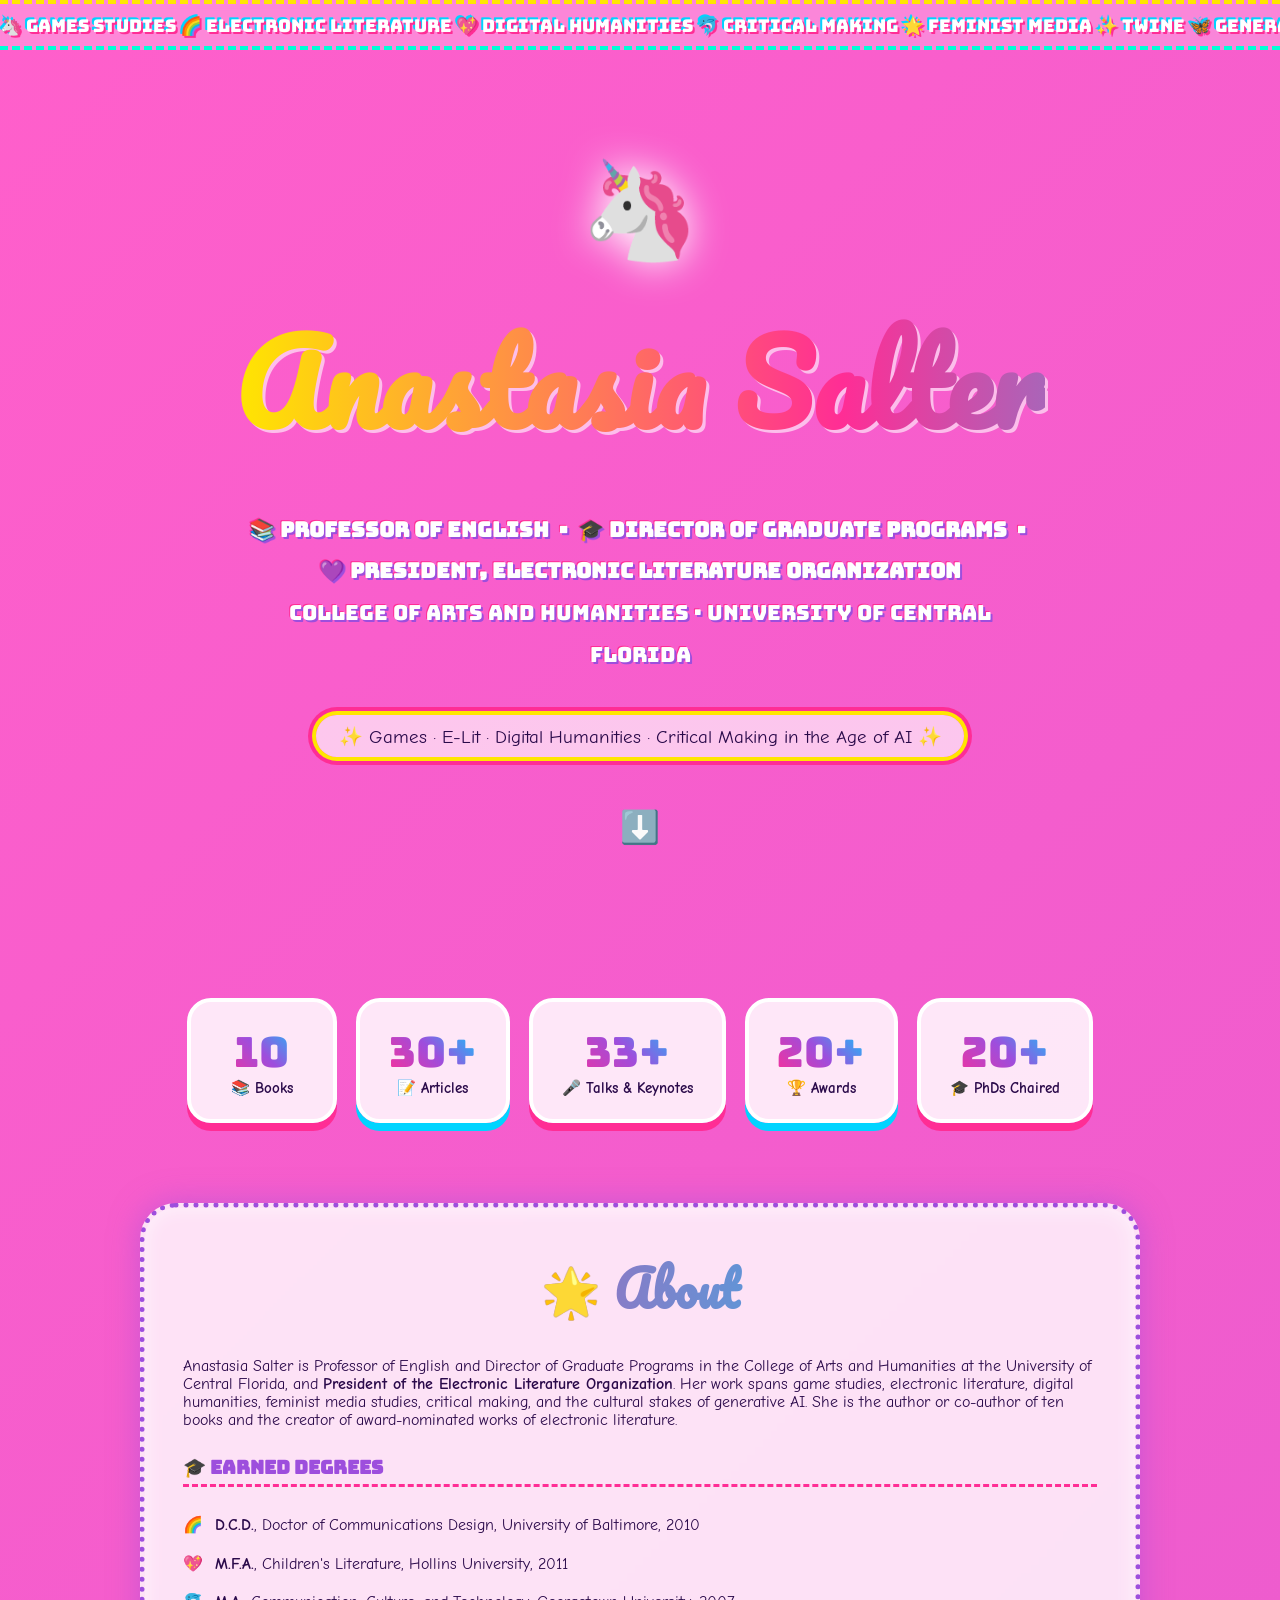
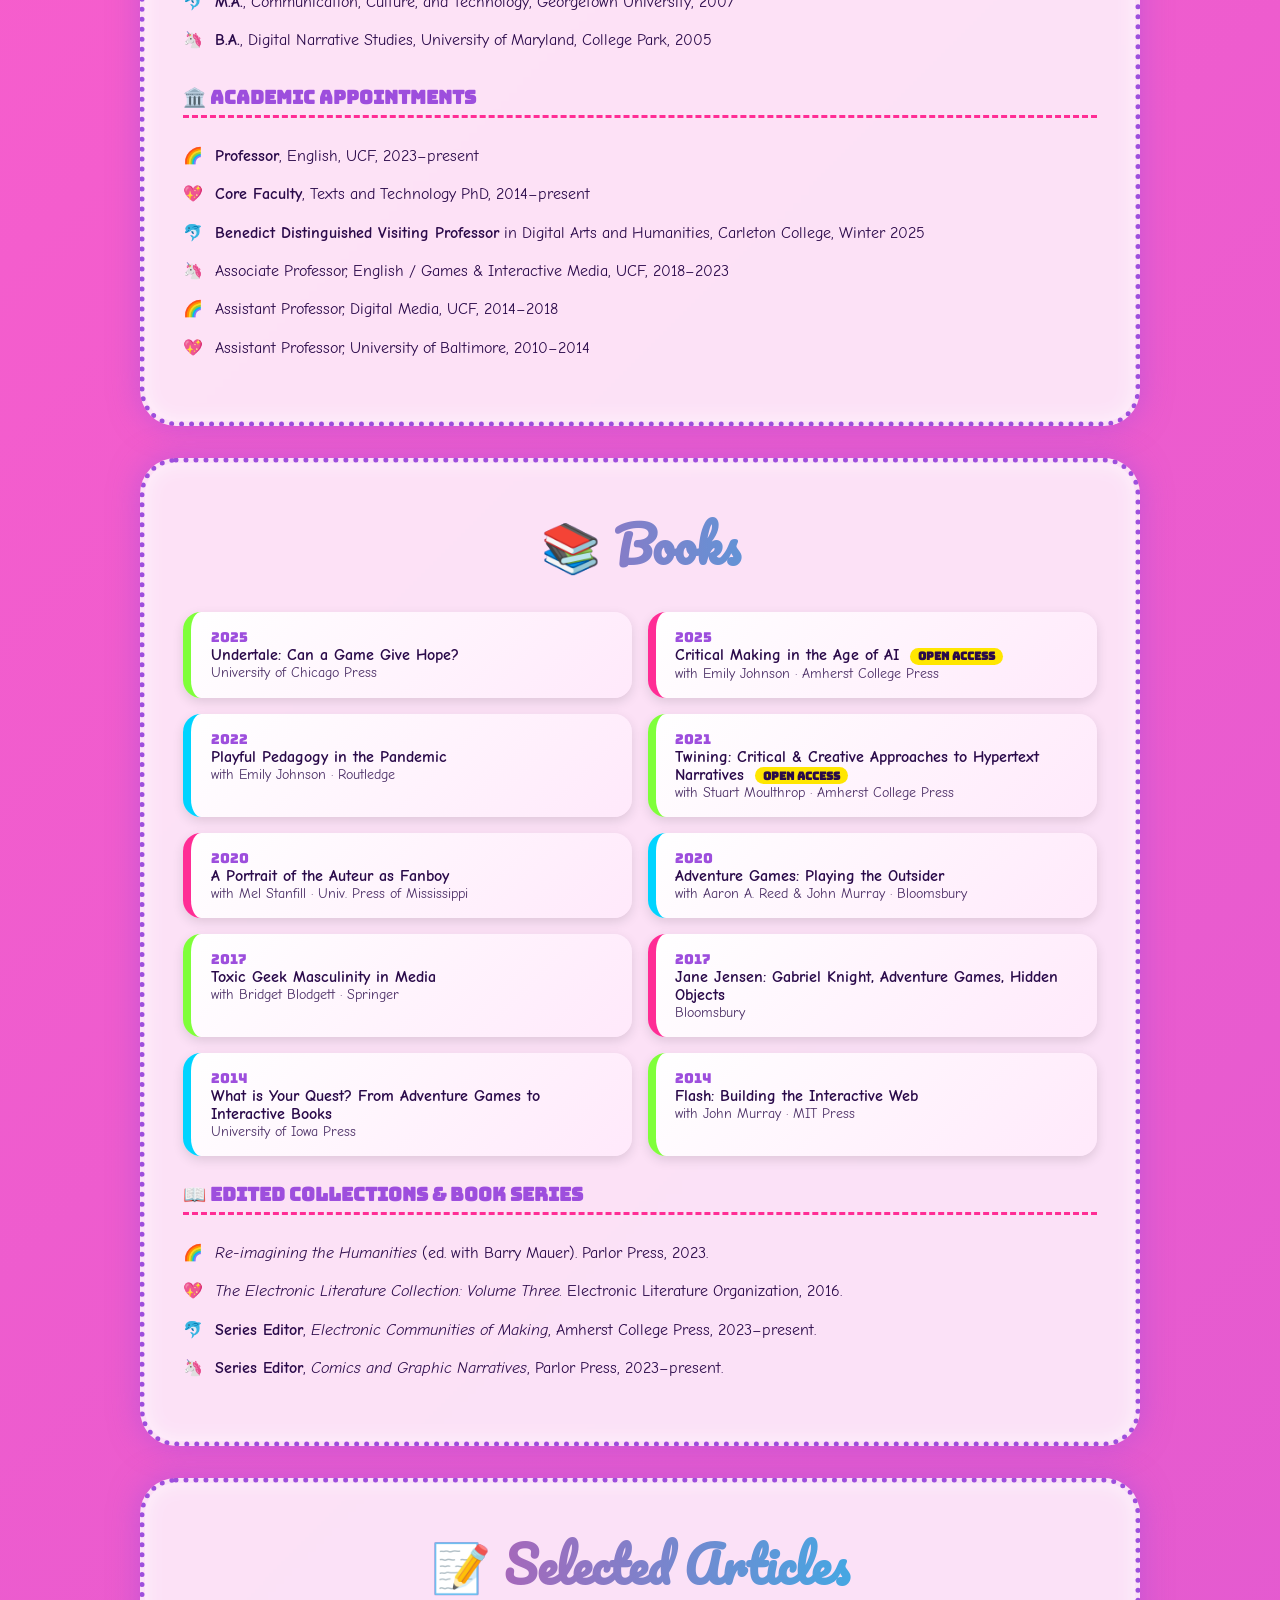
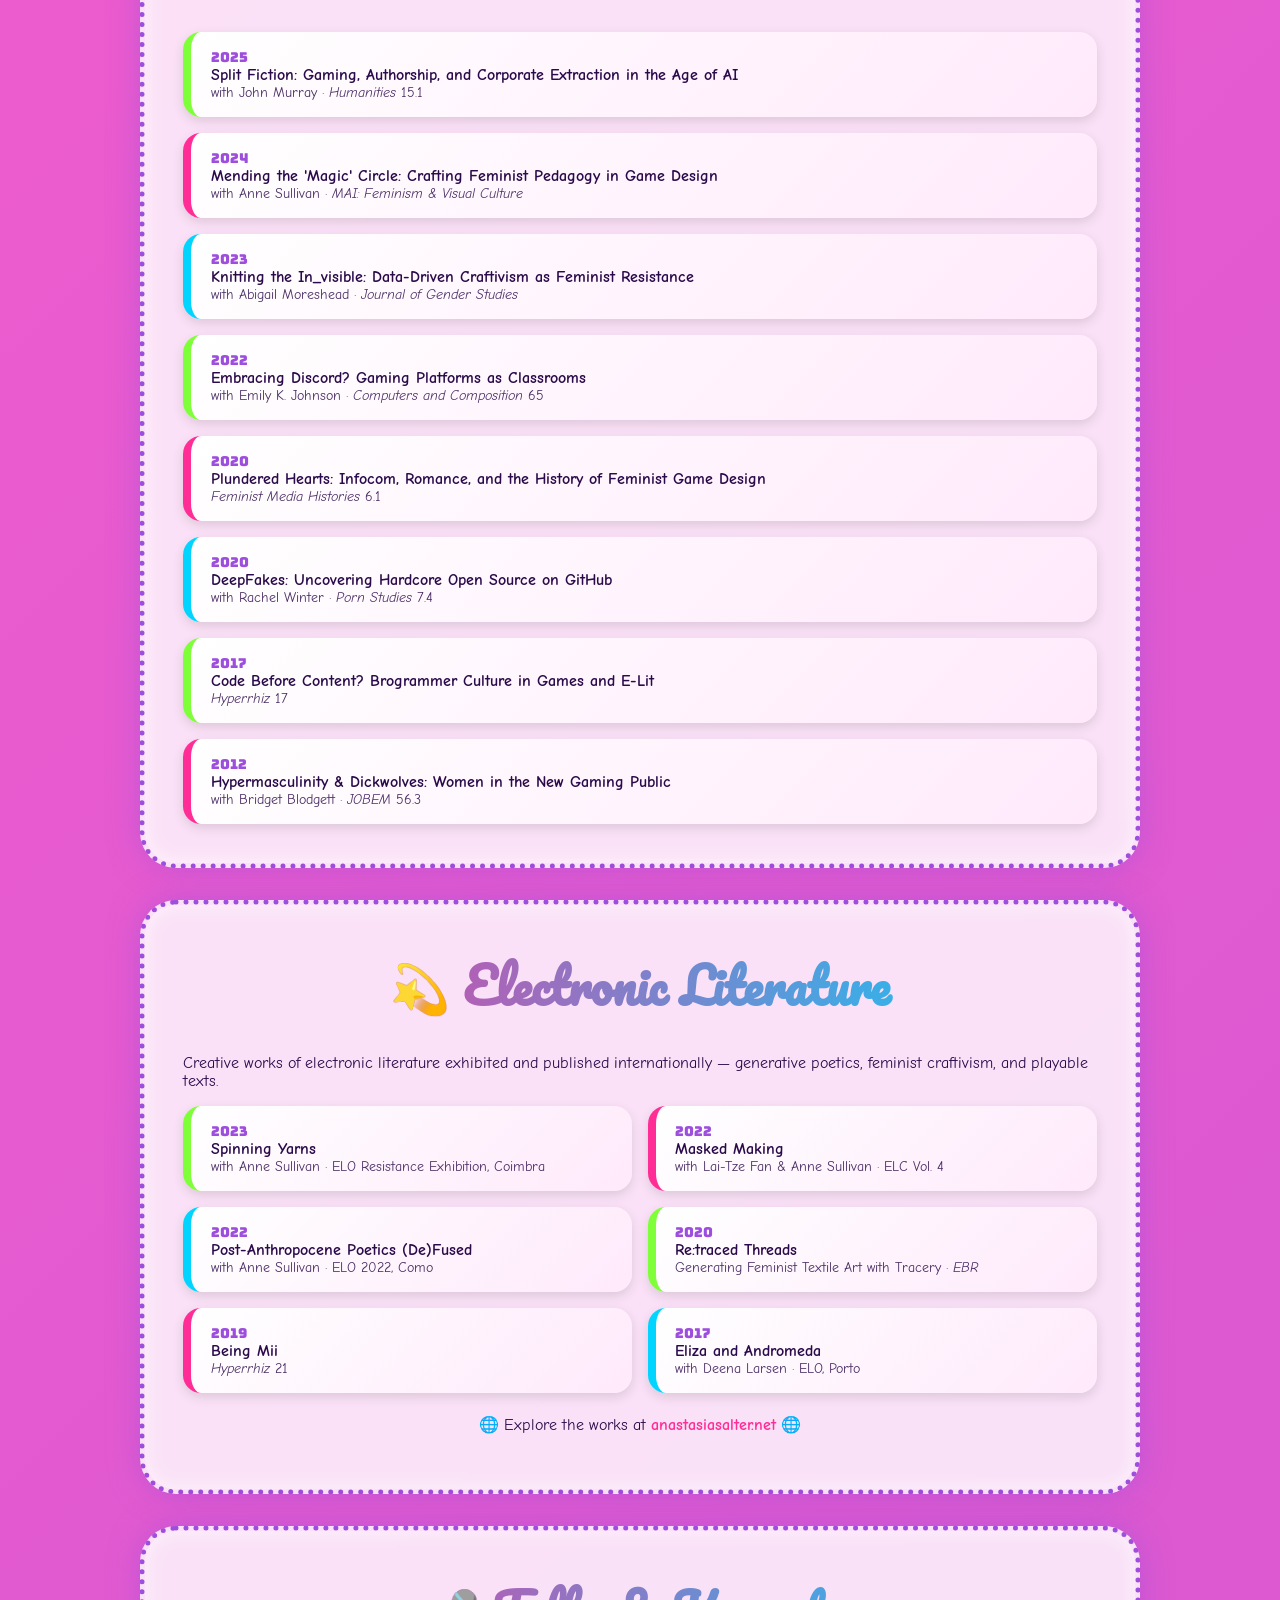
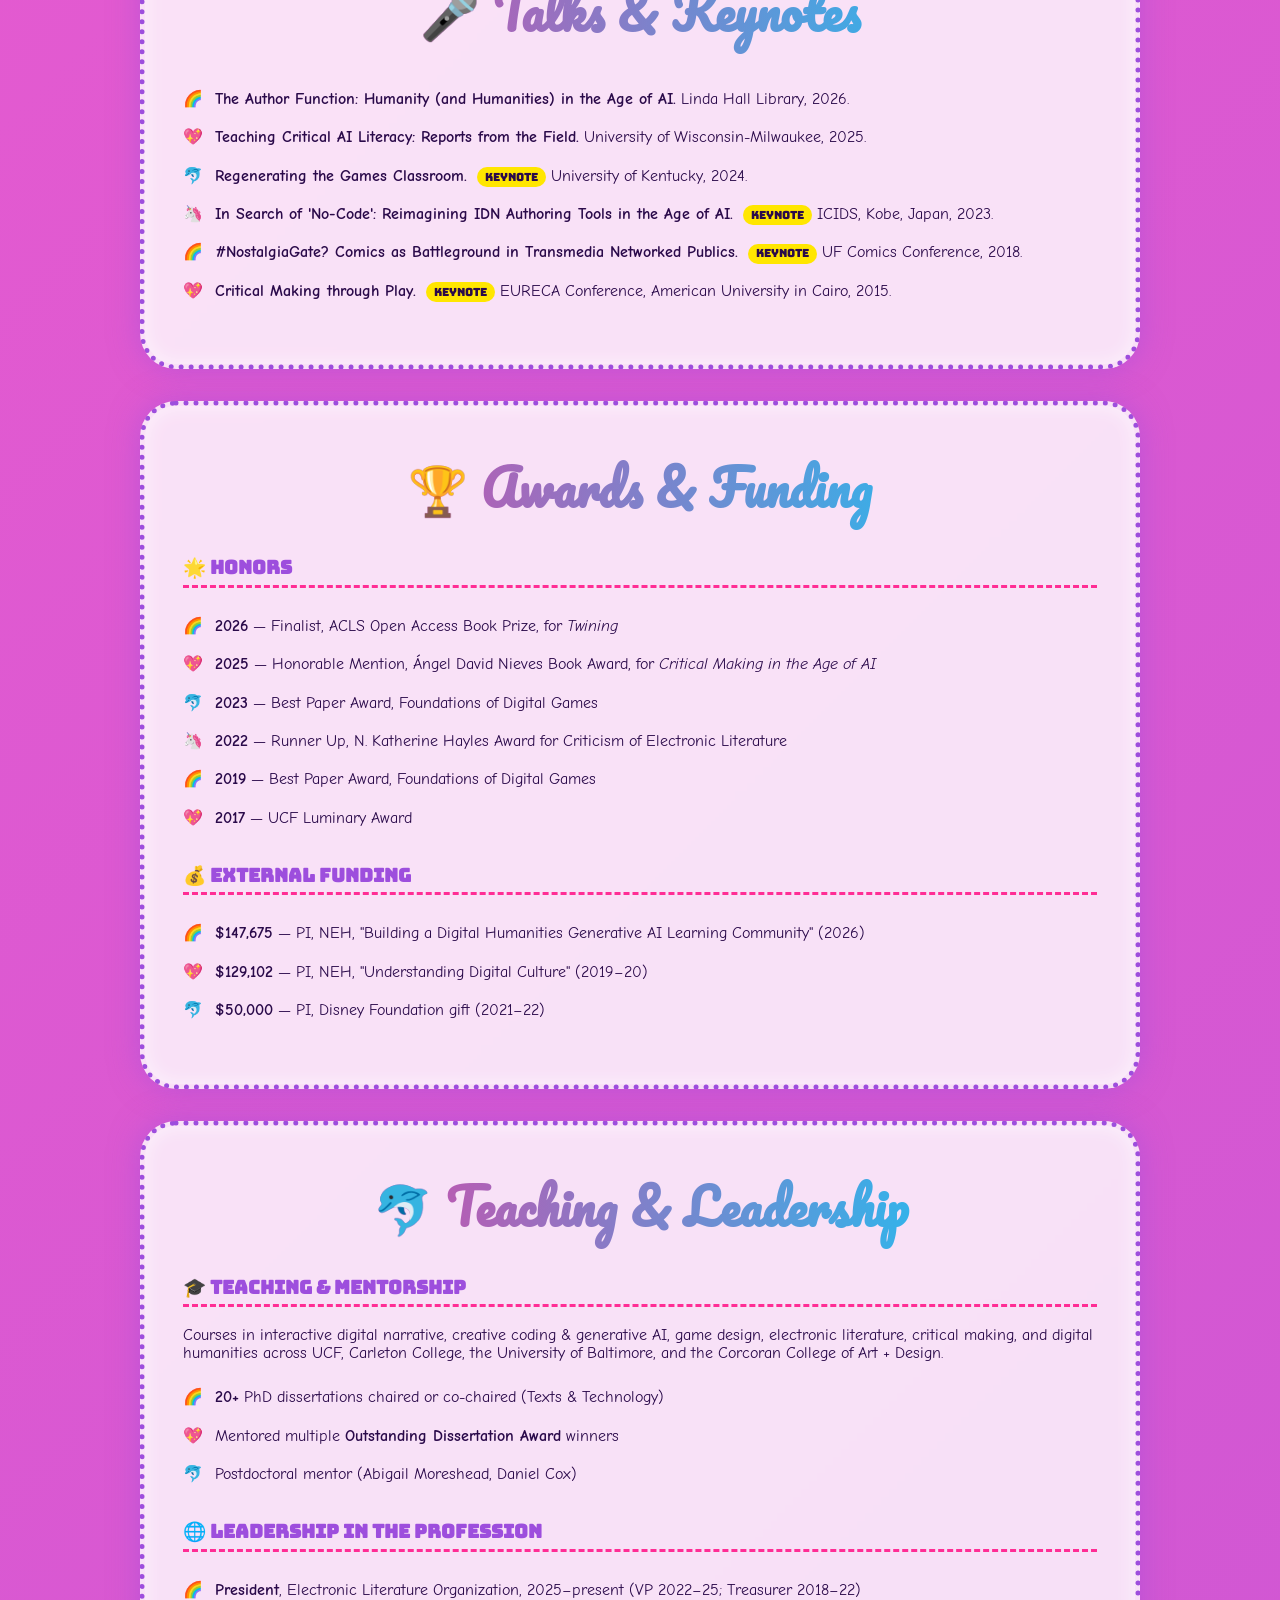
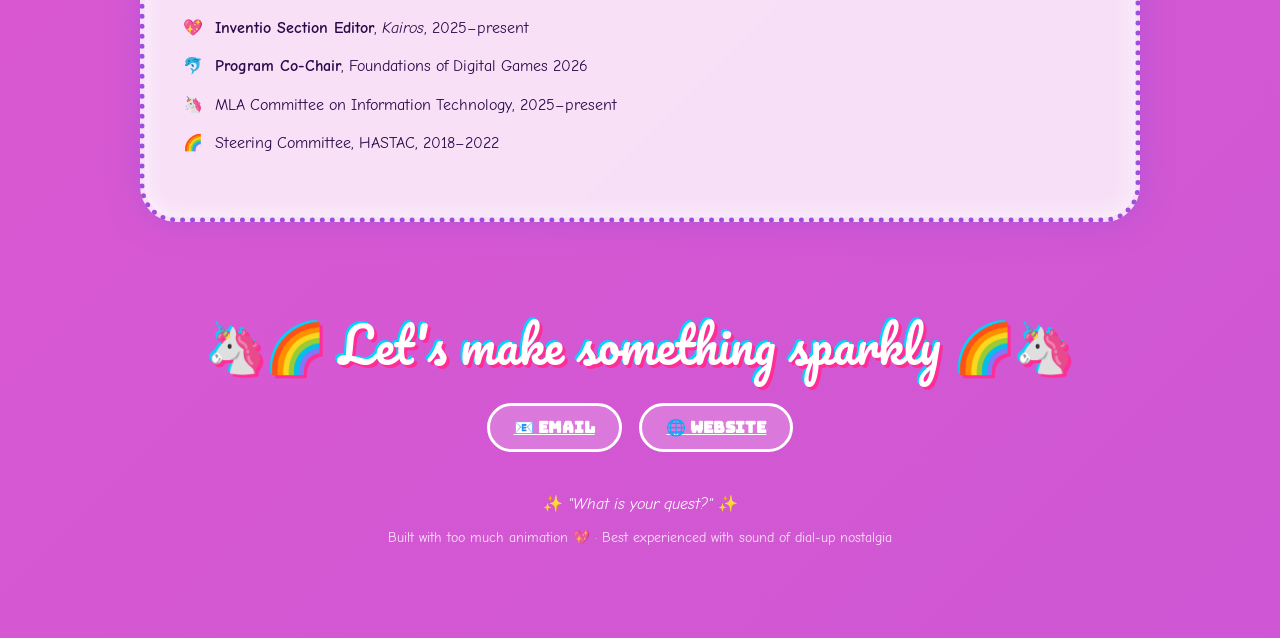
==== index.html @ e40e93c6 "Add Lisa Frank-themed animated portfolio site from CV Convert Anastasia Salter's CV into a markdown-" ====
<!DOCTYPE html>
<html lang="en">
<head>
<meta charset="UTF-8" />
<meta name="viewport" content="width=device-width, initial-scale=1.0" />
<title>🌈✨ Anastasia Salter — Portfolio ✨🌈</title>
<meta name="description" content="Anastasia Salter — Professor of English, Director of Graduate Programs, President of the Electronic Literature Organization. Games, electronic literature, digital humanities, and critical making in the age of AI." />
<link rel="preconnect" href="https://fonts.googleapis.com" />
<link rel="preconnect" href="https://fonts.gstatic.com" crossorigin />
<link href="https://fonts.googleapis.com/css2?family=Bungee&family=Comic+Neue:wght@400;700&family=Pacifico&display=swap" rel="stylesheet" />
<link rel="icon" href="data:image/svg+xml,%3Csvg xmlns='http://www.w3.org/2000/svg' width='32' height='32'%3E%3Ctext y='26' font-size='26'%3E%F0%9F%A6%84%3C/text%3E%3C/svg%3E" />
<link rel="stylesheet" href="assets/styles.css" />
</head>
<body>

<div id="emoji-sky" aria-hidden="true"></div>

<!-- ===== Rainbow marquee ===== -->
<div class="marquee" aria-hidden="true">
  <span>🦄 GAMES STUDIES 🌈 ELECTRONIC LITERATURE 💖 DIGITAL HUMANITIES 🐬 CRITICAL MAKING 🌟 FEMINIST MEDIA ✨ TWINE 🦋 GENERATIVE AI 🍭 &nbsp; 🦄 GAMES STUDIES 🌈 ELECTRONIC LITERATURE 💖 DIGITAL HUMANITIES 🐬 CRITICAL MAKING 🌟 FEMINIST MEDIA ✨ TWINE 🦋 GENERATIVE AI 🍭 &nbsp;</span>
</div>

<!-- ===== HERO ===== -->
<header class="hero">
  <div class="hero-unicorn" aria-hidden="true">🦄</div>
  <h1>Anastasia Salter</h1>
  <p class="titles">
    <b>📚 Professor of English</b> &nbsp;•&nbsp;
    <b>🎓 Director of Graduate Programs</b> &nbsp;•&nbsp;
    <b>💜 President, Electronic Literature Organization</b><br />
    College of Arts and Humanities · University of Central Florida
  </p>
  <p class="tagline">✨ Games · E-Lit · Digital Humanities · Critical Making in the Age of AI ✨</p>
  <div class="scroll-hint" aria-hidden="true">⬇️</div>
</header>

<!-- ===== STATS ===== -->
<section class="stats" aria-label="By the numbers">
  <div class="stat"><div class="num" data-count="10">0</div><div class="label">📚 Books</div></div>
  <div class="stat"><div class="num" data-count="30" data-suffix="+">0</div><div class="label">📝 Articles</div></div>
  <div class="stat"><div class="num" data-count="40" data-suffix="+">0</div><div class="label">🎤 Talks & Keynotes</div></div>
  <div class="stat"><div class="num" data-count="20" data-suffix="+">0</div><div class="label">🏆 Awards</div></div>
  <div class="stat"><div class="num" data-count="20" data-suffix="+">0</div><div class="label">🎓 PhDs Chaired</div></div>
</section>

<!-- ===== ABOUT ===== -->
<section class="content reveal" id="about">
  <h2 class="section-title"><span class="ico">🌟</span> About</h2>
  <p>
    Anastasia Salter is Professor of English and Director of Graduate Programs in the College of
    Arts and Humanities at the University of Central Florida, and <strong>President of the
    Electronic Literature Organization</strong>. Her work spans game studies, electronic literature,
    digital humanities, feminist media studies, critical making, and the cultural stakes of
    generative AI. She is the author or co-author of ten books and the creator of award-nominated
    works of electronic literature.
  </p>

  <h3 class="sub">🎓 Earned Degrees</h3>
  <ul class="sparkle-list">
    <li><strong>D.C.D.</strong>, Doctor of Communications Design, University of Baltimore, 2010</li>
    <li><strong>M.F.A.</strong>, Children's Literature, Hollins University, 2011</li>
    <li><strong>M.A.</strong>, Communication, Culture, and Technology, Georgetown University, 2007</li>
    <li><strong>B.A.</strong>, Digital Narrative Studies, University of Maryland, College Park, 2005</li>
  </ul>

  <h3 class="sub">🏛️ Academic Appointments</h3>
  <ul class="sparkle-list">
    <li><strong>Professor</strong>, English, UCF, 2023–present</li>
    <li><strong>Core Faculty</strong>, Texts and Technology PhD, 2014–present</li>
    <li><strong>Benedict Distinguished Visiting Professor</strong> in Digital Arts and Humanities, Carleton College, Winter 2025</li>
    <li>Associate Professor, English / Games & Interactive Media, UCF, 2018–2023</li>
    <li>Assistant Professor, Digital Media, UCF, 2014–2018</li>
    <li>Assistant Professor, University of Baltimore, 2010–2014</li>
  </ul>
</section>

<!-- ===== BOOKS ===== -->
<section class="content reveal" id="books">
  <h2 class="section-title"><span class="ico">📚</span> Books</h2>
  <div class="cards two">
    <div class="card"><div class="yr">2025</div><div class="ttl">Undertale: Can a Game Give Hope?</div><div class="meta">University of Chicago Press</div></div>
    <div class="card"><div class="yr">2025</div><div class="ttl">Critical Making in the Age of AI <span class="badge">OPEN ACCESS</span></div><div class="meta">with Emily Johnson · Amherst College Press</div></div>
    <div class="card"><div class="yr">2022</div><div class="ttl">Playful Pedagogy in the Pandemic</div><div class="meta">with Emily Johnson · Routledge</div></div>
    <div class="card"><div class="yr">2021</div><div class="ttl">Twining: Critical & Creative Approaches to Hypertext Narratives <span class="badge">OPEN ACCESS</span></div><div class="meta">with Stuart Moulthrop · Amherst College Press</div></div>
    <div class="card"><div class="yr">2020</div><div class="ttl">A Portrait of the Auteur as Fanboy</div><div class="meta">with Mel Stanfill · Univ. Press of Mississippi</div></div>
    <div class="card"><div class="yr">2020</div><div class="ttl">Adventure Games: Playing the Outsider</div><div class="meta">with Aaron A. Reed & John Murray · Bloomsbury</div></div>
    <div class="card"><div class="yr">2017</div><div class="ttl">Toxic Geek Masculinity in Media</div><div class="meta">with Bridget Blodgett · Springer</div></div>
    <div class="card"><div class="yr">2017</div><div class="ttl">Jane Jensen: Gabriel Knight, Adventure Games, Hidden Objects</div><div class="meta">Bloomsbury</div></div>
    <div class="card"><div class="yr">2014</div><div class="ttl">What is Your Quest? From Adventure Games to Interactive Books</div><div class="meta">University of Iowa Press</div></div>
    <div class="card"><div class="yr">2014</div><div class="ttl">Flash: Building the Interactive Web</div><div class="meta">with John Murray · MIT Press</div></div>
  </div>

  <h3 class="sub">📖 Edited Collections & Book Series</h3>
  <ul class="sparkle-list">
    <li><em>Re-imagining the Humanities</em> (ed. with Barry Mauer). Parlor Press, 2023.</li>
    <li><em>The Electronic Literature Collection: Volume Three.</em> Electronic Literature Organization, 2016.</li>
    <li><strong>Series Editor</strong>, <em>Electronic Communities of Making</em>, Amherst College Press, 2023–present.</li>
    <li><strong>Series Editor</strong>, <em>Comics and Graphic Narratives</em>, Parlor Press, 2023–present.</li>
  </ul>
</section>

<!-- ===== ARTICLES ===== -->
<section class="content reveal" id="articles">
  <h2 class="section-title"><span class="ico">📝</span> Selected Articles</h2>
  <div class="cards">
    <div class="card"><div class="yr">2025</div><div class="ttl">Split Fiction: Gaming, Authorship, and Corporate Extraction in the Age of AI</div><div class="meta">with John Murray · <em>Humanities</em> 15.1</div></div>
    <div class="card"><div class="yr">2024</div><div class="ttl">Mending the 'Magic' Circle: Crafting Feminist Pedagogy in Game Design</div><div class="meta">with Anne Sullivan · <em>MAI: Feminism & Visual Culture</em></div></div>
    <div class="card"><div class="yr">2023</div><div class="ttl">Knitting the In_visible: Data-Driven Craftivism as Feminist Resistance</div><div class="meta">with Abigail Moreshead · <em>Journal of Gender Studies</em></div></div>
    <div class="card"><div class="yr">2022</div><div class="ttl">Embracing Discord? Gaming Platforms as Classrooms</div><div class="meta">with Emily K. Johnson · <em>Computers and Composition</em> 65</div></div>
    <div class="card"><div class="yr">2020</div><div class="ttl">Plundered Hearts: Infocom, Romance, and the History of Feminist Game Design</div><div class="meta"><em>Feminist Media Histories</em> 6.1</div></div>
    <div class="card"><div class="yr">2020</div><div class="ttl">DeepFakes: Uncovering Hardcore Open Source on GitHub</div><div class="meta">with Rachel Winter · <em>Porn Studies</em> 7.4</div></div>
    <div class="card"><div class="yr">2017</div><div class="ttl">Code Before Content? Brogrammer Culture in Games and E-Lit</div><div class="meta"><em>Hyperrhiz</em> 17</div></div>
    <div class="card"><div class="yr">2012</div><div class="ttl">Hypermasculinity & Dickwolves: Women in the New Gaming Public</div><div class="meta">with Bridget Blodgett · <em>JOBEM</em> 56.3</div></div>
  </div>
</section>

<!-- ===== E-LIT ===== -->
<section class="content reveal" id="elit">
  <h2 class="section-title"><span class="ico">💫</span> Electronic Literature</h2>
  <p>Creative works of electronic literature exhibited and published internationally — generative poetics, feminist craftivism, and playable texts.</p>
  <div class="cards two">
    <div class="card"><div class="yr">2023</div><div class="ttl">Spinning Yarns</div><div class="meta">with Anne Sullivan · ELO Resistance Exhibition, Coimbra</div></div>
    <div class="card"><div class="yr">2022</div><div class="ttl">Masked Making</div><div class="meta">with Lai-Tze Fan & Anne Sullivan · ELC Vol. 4</div></div>
    <div class="card"><div class="yr">2022</div><div class="ttl">Post-Anthropocene Poetics (De)Fused</div><div class="meta">with Anne Sullivan · ELO 2022, Como</div></div>
    <div class="card"><div class="yr">2020</div><div class="ttl">Re:traced Threads</div><div class="meta">Generating Feminist Textile Art with Tracery · <em>EBR</em></div></div>
    <div class="card"><div class="yr">2019</div><div class="ttl">Being Mii</div><div class="meta"><em>Hyperrhiz</em> 21</div></div>
    <div class="card"><div class="yr">2017</div><div class="ttl">Eliza and Andromeda</div><div class="meta">with Deena Larsen · ELO, Porto</div></div>
  </div>
  <p style="text-align:center;margin-top:1.4rem;">🌐 Explore the works at <a href="https://anastasiasalter.net" target="_blank" rel="noopener">anastasiasalter.net</a> 🌐</p>
</section>

<!-- ===== TALKS ===== -->
<section class="content reveal" id="talks">
  <h2 class="section-title"><span class="ico">🎤</span> Talks & Keynotes</h2>
  <ul class="sparkle-list">
    <li><strong>The Author Function: Humanity (and Humanities) in the Age of AI.</strong> Linda Hall Library, 2026.</li>
    <li><strong>Teaching Critical AI Literacy: Reports from the Field.</strong> University of Wisconsin-Milwaukee, 2025.</li>
    <li><strong>Regenerating the Games Classroom.</strong> <span class="badge">KEYNOTE</span> University of Kentucky, 2024.</li>
    <li><strong>In Search of 'No-Code': Reimagining IDN Authoring Tools in the Age of AI.</strong> <span class="badge">KEYNOTE</span> ICIDS, Kobe, Japan, 2023.</li>
    <li><strong>#NostalgiaGate? Comics as Battleground in Transmedia Networked Publics.</strong> <span class="badge">KEYNOTE</span> UF Comics Conference, 2018.</li>
    <li><strong>Critical Making through Play.</strong> <span class="badge">KEYNOTE</span> EURECA Conference, American University in Cairo, 2015.</li>
  </ul>
</section>

<!-- ===== AWARDS + FUNDING ===== -->
<section class="content reveal" id="awards">
  <h2 class="section-title"><span class="ico">🏆</span> Awards & Funding</h2>
  <h3 class="sub">🌟 Honors</h3>
  <ul class="sparkle-list">
    <li><strong>2026</strong> — Finalist, ACLS Open Access Book Prize, for <em>Twining</em></li>
    <li><strong>2025</strong> — Honorable Mention, Ángel David Nieves Book Award, for <em>Critical Making in the Age of AI</em></li>
    <li><strong>2023</strong> — Best Paper Award, Foundations of Digital Games</li>
    <li><strong>2022</strong> — Runner Up, N. Katherine Hayles Award for Criticism of Electronic Literature</li>
    <li><strong>2019</strong> — Best Paper Award, Foundations of Digital Games</li>
    <li><strong>2017</strong> — UCF Luminary Award</li>
  </ul>
  <h3 class="sub">💰 External Funding</h3>
  <ul class="sparkle-list">
    <li><strong>$147,675</strong> — PI, NEH, "Building a Digital Humanities Generative AI Learning Community" (2026)</li>
    <li><strong>$129,102</strong> — PI, NEH, "Understanding Digital Culture" (2019–20)</li>
    <li><strong>$50,000</strong> — PI, Disney Foundation gift (2021–22)</li>
  </ul>
</section>

<!-- ===== TEACHING + LEADERSHIP ===== -->
<section class="content reveal" id="leadership">
  <h2 class="section-title"><span class="ico">🐬</span> Teaching & Leadership</h2>
  <h3 class="sub">🎓 Teaching & Mentorship</h3>
  <p>Courses in interactive digital narrative, creative coding & generative AI, game design, electronic literature, critical making, and digital humanities across UCF, Carleton College, the University of Baltimore, and the Corcoran College of Art + Design.</p>
  <ul class="sparkle-list">
    <li><strong>20+</strong> PhD dissertations chaired or co-chaired (Texts & Technology)</li>
    <li>Mentored multiple <strong>Outstanding Dissertation Award</strong> winners</li>
    <li>Postdoctoral mentor (Abigail Moreshead, Daniel Cox)</li>
  </ul>
  <h3 class="sub">🌐 Leadership in the Profession</h3>
  <ul class="sparkle-list">
    <li><strong>President</strong>, Electronic Literature Organization, 2025–present (VP 2022–25; Treasurer 2018–22)</li>
    <li><strong>Inventio Section Editor</strong>, <em>Kairos</em>, 2025–present</li>
    <li><strong>Program Co-Chair</strong>, Foundations of Digital Games 2026</li>
    <li>MLA Committee on Information Technology, 2025–present</li>
    <li>Steering Committee, HASTAC, 2018–2022</li>
  </ul>
</section>

<!-- ===== FOOTER ===== -->
<footer>
  <div class="big">🦄🌈 Let's make something sparkly 🌈🦄</div>
  <div>
    <a class="contact-pill" href="mailto:anastasia.salter@gmail.com">📧 Email</a>
    <a class="contact-pill" href="https://anastasiasalter.net" target="_blank" rel="noopener">🌐 Website</a>
  </div>
  <p style="margin-top:1.6rem;">✨ <em>"What is your quest?"</em> ✨</p>
  <p style="opacity:0.85;font-size:0.85rem;">Built with too much animation 💖 · Best experienced with sound of dial-up nostalgia</p>
</footer>

<button id="toTop" title="Back to top" aria-label="Back to top">🚀</button>

<script src="assets/script.js"></script>
</body>
</html>
---- assets/styles.css ----
/* ============================================================
   🌈✨ LISA FRANK PORTFOLIO — MAXIMUM SPARKLE EDITION ✨🌈
   Warning: contains too much animation (by design)
   ============================================================ */

:root {
  --pink:    #ff5fcb;
  --hotpink: #ff2d95;
  --purple:  #9d4edd;
  --blue:    #00d4ff;
  --teal:    #00ffd5;
  --yellow:  #ffe600;
  --orange:  #ff8a00;
  --green:   #7fff3a;
  --lilac:   #c77dff;
}

* { box-sizing: border-box; }

html { scroll-behavior: smooth; }

body {
  margin: 0;
  font-family: 'Comic Neue', 'Comic Sans MS', cursive;
  color: #2a0a4a;
  background: linear-gradient(135deg,
    var(--pink), var(--purple), var(--blue),
    var(--teal), var(--yellow), var(--orange), var(--hotpink));
  background-size: 1200% 1200%;
  animation: rainbowShift 18s ease infinite;
  overflow-x: hidden;
  cursor: url("data:image/svg+xml,%3Csvg xmlns='http://www.w3.org/2000/svg' width='32' height='32' viewBox='0 0 32 32'%3E%3Ctext y='26' font-size='26'%3E%E2%9C%A8%3C/text%3E%3C/svg%3E") 8 8, auto;
}

@keyframes rainbowShift {
  0%   { background-position: 0% 50%; }
  50%  { background-position: 100% 50%; }
  100% { background-position: 0% 50%; }
}

/* ---- floating background emoji layer ---- */
#emoji-sky {
  position: fixed;
  inset: 0;
  pointer-events: none;
  z-index: 0;
  overflow: hidden;
}
.float-emoji {
  position: absolute;
  bottom: -10vh;
  font-size: 2.2rem;
  animation: floatUp linear infinite;
  opacity: 0.85;
  filter: drop-shadow(0 0 6px #fff);
}
@keyframes floatUp {
  0%   { transform: translateY(0) rotate(0deg) scale(1); opacity: 0; }
  10%  { opacity: 0.9; }
  90%  { opacity: 0.9; }
  100% { transform: translateY(-120vh) rotate(720deg) scale(1.3); opacity: 0; }
}

/* ---- sparkle cursor trail ---- */
.spark {
  position: fixed;
  pointer-events: none;
  z-index: 9999;
  font-size: 1rem;
  animation: sparkFade 0.9s ease-out forwards;
}
@keyframes sparkFade {
  0%   { transform: scale(0.4) rotate(0deg); opacity: 1; }
  100% { transform: scale(1.6) translateY(-30px) rotate(180deg); opacity: 0; }
}

/* ============================================================
   MARQUEE
   ============================================================ */
.marquee {
  position: relative;
  z-index: 2;
  background: rgba(255,255,255,0.25);
  border-top: 4px dashed var(--yellow);
  border-bottom: 4px dashed var(--teal);
  overflow: hidden;
  white-space: nowrap;
  backdrop-filter: blur(4px);
}
.marquee span {
  display: inline-block;
  padding: 0.6rem 0;
  font-family: 'Bungee', cursive;
  font-size: 1.1rem;
  color: #fff;
  text-shadow: 2px 2px 0 var(--hotpink), -2px -2px 0 var(--blue);
  animation: scrollLeft 20s linear infinite;
}
@keyframes scrollLeft {
  from { transform: translateX(0); }
  to   { transform: translateX(-50%); }
}

/* ============================================================
   HERO
   ============================================================ */
.hero {
  position: relative;
  z-index: 2;
  min-height: 100vh;
  display: flex;
  flex-direction: column;
  align-items: center;
  justify-content: center;
  text-align: center;
  padding: 2rem;
}

.hero-unicorn {
  font-size: 6rem;
  animation: bounce 1.4s ease-in-out infinite, hueRotate 6s linear infinite;
  filter: drop-shadow(0 0 20px #fff);
}
@keyframes bounce {
  0%, 100% { transform: translateY(0) scale(1); }
  50%      { transform: translateY(-30px) scale(1.15); }
}
@keyframes hueRotate {
  from { filter: drop-shadow(0 0 20px #fff) hue-rotate(0deg); }
  to   { filter: drop-shadow(0 0 20px #fff) hue-rotate(360deg); }
}

.hero h1 {
  font-family: 'Pacifico', cursive;
  font-size: clamp(2.8rem, 9vw, 7rem);
  margin: 1rem 0 0.5rem;
  background: linear-gradient(90deg,
    var(--yellow), var(--hotpink), var(--blue), var(--green), var(--yellow));
  background-size: 300% auto;
  -webkit-background-clip: text;
  background-clip: text;
  -webkit-text-fill-color: transparent;
  animation: textRainbow 5s linear infinite, wobble 4s ease-in-out infinite;
  filter: drop-shadow(3px 3px 0 rgba(255,255,255,0.6));
}
@keyframes textRainbow {
  to { background-position: 300% center; }
}
@keyframes wobble {
  0%, 100% { transform: rotate(-2deg); }
  50%      { transform: rotate(2deg); }
}

.hero .titles {
  font-family: 'Bungee', cursive;
  font-size: clamp(0.8rem, 2.4vw, 1.3rem);
  color: #fff;
  text-shadow: 2px 2px 0 var(--purple), -1px -1px 0 var(--hotpink);
  max-width: 800px;
  line-height: 2;
}
.hero .titles b { animation: pulse 2s ease-in-out infinite; display: inline-block; }
@keyframes pulse {
  0%, 100% { transform: scale(1); }
  50%      { transform: scale(1.12); }
}

.hero .tagline {
  margin-top: 1.2rem;
  font-size: 1.2rem;
  color: #2a0a4a;
  background: rgba(255,255,255,0.65);
  padding: 0.6rem 1.4rem;
  border-radius: 999px;
  box-shadow: 0 0 0 4px var(--yellow), 0 0 0 8px var(--hotpink);
  animation: glowRing 3s ease-in-out infinite;
}
@keyframes glowRing {
  0%, 100% { box-shadow: 0 0 0 4px var(--yellow), 0 0 0 8px var(--hotpink); }
  50%      { box-shadow: 0 0 0 4px var(--teal), 0 0 0 8px var(--purple); }
}

.scroll-hint {
  margin-top: 2rem;
  font-size: 2rem;
  animation: bounce 1.2s ease-in-out infinite;
}

/* ============================================================
   STATS
   ============================================================ */
.stats {
  position: relative;
  z-index: 2;
  display: flex;
  flex-wrap: wrap;
  justify-content: center;
  gap: 1.2rem;
  padding: 3rem 1rem;
}
.stat {
  background: rgba(255,255,255,0.85);
  border-radius: 24px;
  padding: 1.4rem 1.8rem;
  min-width: 150px;
  text-align: center;
  border: 4px solid #fff;
  box-shadow: 0 8px 0 var(--hotpink);
  animation: tilt 5s ease-in-out infinite;
}
.stat:nth-child(even) { animation-delay: -2.5s; box-shadow: 0 8px 0 var(--blue); }
@keyframes tilt {
  0%, 100% { transform: rotate(-3deg); }
  50%      { transform: rotate(3deg); }
}
.stat .num {
  font-family: 'Bungee', cursive;
  font-size: 2.6rem;
  background: linear-gradient(45deg, var(--hotpink), var(--purple), var(--blue));
  -webkit-background-clip: text;
  background-clip: text;
  -webkit-text-fill-color: transparent;
}
.stat .label { font-weight: 700; font-size: 0.95rem; }

/* ============================================================
   SECTIONS
   ============================================================ */
section.content {
  position: relative;
  z-index: 2;
  max-width: 1000px;
  margin: 2rem auto;
  padding: 2.4rem;
  background: rgba(255,255,255,0.82);
  border-radius: 36px;
  border: 5px dotted var(--purple);
  box-shadow: 0 0 30px rgba(157,78,221,0.5), inset 0 0 20px rgba(255,255,255,0.6);
  backdrop-filter: blur(3px);
}

.reveal {
  opacity: 0;
  transform: translateY(60px) scale(0.95);
  transition: all 0.8s cubic-bezier(.22,1.4,.36,1);
}
.reveal.visible {
  opacity: 1;
  transform: translateY(0) scale(1);
}

h2.section-title {
  font-family: 'Pacifico', cursive;
  font-size: clamp(1.8rem, 5vw, 3rem);
  text-align: center;
  margin: 0 0 1.6rem;
  background: linear-gradient(90deg, var(--hotpink), var(--blue), var(--green), var(--orange));
  background-size: 300% auto;
  -webkit-background-clip: text;
  background-clip: text;
  -webkit-text-fill-color: transparent;
  animation: textRainbow 4s linear infinite;
}
h2.section-title .ico {
  -webkit-text-fill-color: initial;
  display: inline-block;
  animation: spin 4s linear infinite;
}
@keyframes spin { to { transform: rotate(360deg); } }

h3.sub {
  font-family: 'Bungee', cursive;
  color: var(--purple);
  border-bottom: 3px dashed var(--hotpink);
  padding-bottom: 0.3rem;
  margin-top: 1.6rem;
}

/* ---- card lists ---- */
.cards { display: grid; gap: 1rem; grid-template-columns: 1fr; }
@media (min-width: 720px) { .cards.two { grid-template-columns: 1fr 1fr; } }

.card {
  background: linear-gradient(135deg, #fff, #ffe9fb);
  border-radius: 18px;
  padding: 1rem 1.2rem;
  border-left: 8px solid var(--hotpink);
  box-shadow: 0 4px 12px rgba(0,0,0,0.12);
  transition: transform 0.25s, box-shadow 0.25s, border-color 0.25s;
}
.card:nth-child(3n)   { border-left-color: var(--blue); }
.card:nth-child(3n+1) { border-left-color: var(--green); }
.card:hover {
  transform: scale(1.04) rotate(-1deg);
  box-shadow: 0 0 22px var(--hotpink);
  border-left-color: var(--yellow);
}
.card .yr {
  font-family: 'Bungee', cursive;
  color: var(--purple);
  font-size: 0.85rem;
}
.card .ttl { font-weight: 700; }
.card .meta { font-size: 0.9rem; opacity: 0.85; }

ul.sparkle-list { list-style: none; padding-left: 0; }
ul.sparkle-list li {
  padding: 0.45rem 0 0.45rem 2rem;
  position: relative;
  line-height: 1.5;
}
ul.sparkle-list li::before {
  content: "🌟";
  position: absolute;
  left: 0;
  animation: pulse 2s ease-in-out infinite;
}
ul.sparkle-list li:nth-child(4n)::before   { content: "🦄"; }
ul.sparkle-list li:nth-child(4n+1)::before { content: "🌈"; }
ul.sparkle-list li:nth-child(4n+2)::before { content: "💖"; }
ul.sparkle-list li:nth-child(4n+3)::before { content: "🐬"; }

a { color: var(--hotpink); font-weight: 700; text-decoration: none; }
a:hover { color: var(--blue); text-decoration: underline wavy; }

.badge {
  display: inline-block;
  background: var(--yellow);
  color: #2a0a4a;
  font-family: 'Bungee', cursive;
  font-size: 0.7rem;
  padding: 0.1rem 0.5rem;
  border-radius: 999px;
  margin-left: 0.3rem;
  animation: pulse 1.6s ease-in-out infinite;
}

/* ============================================================
   FOOTER
   ============================================================ */
footer {
  position: relative;
  z-index: 2;
  text-align: center;
  padding: 3rem 1rem 5rem;
  color: #fff;
}
footer .big {
  font-family: 'Pacifico', cursive;
  font-size: clamp(1.5rem, 5vw, 3rem);
  text-shadow: 3px 3px 0 var(--hotpink), -2px -2px 0 var(--blue);
  animation: wobble 3s ease-in-out infinite;
}
footer a {
  color: #fff;
  text-decoration: underline;
}
.contact-pill {
  display: inline-block;
  margin: 1rem 0.4rem;
  padding: 0.7rem 1.5rem;
  background: rgba(255,255,255,0.2);
  border: 3px solid #fff;
  border-radius: 999px;
  font-family: 'Bungee', cursive;
  transition: transform 0.2s;
}
.contact-pill:hover { transform: scale(1.15) rotate(3deg); }

/* back-to-top rainbow button */
#toTop {
  position: fixed;
  bottom: 20px;
  right: 20px;
  z-index: 50;
  border: none;
  width: 60px;
  height: 60px;
  border-radius: 50%;
  font-size: 1.8rem;
  cursor: pointer;
  background: conic-gradient(var(--pink), var(--yellow), var(--teal), var(--blue), var(--purple), var(--pink));
  box-shadow: 0 0 16px #fff;
  animation: spin 4s linear infinite;
  opacity: 0;
  transition: opacity 0.4s;
}
#toTop.show { opacity: 1; }
#toTop:hover { transform: scale(1.2); }

@media (prefers-reduced-motion: reduce) {
  *, *::before, *::after {
    animation-duration: 0.001s !important;
    animation-iteration-count: 1 !important;
    transition-duration: 0.001s !important;
  }
}
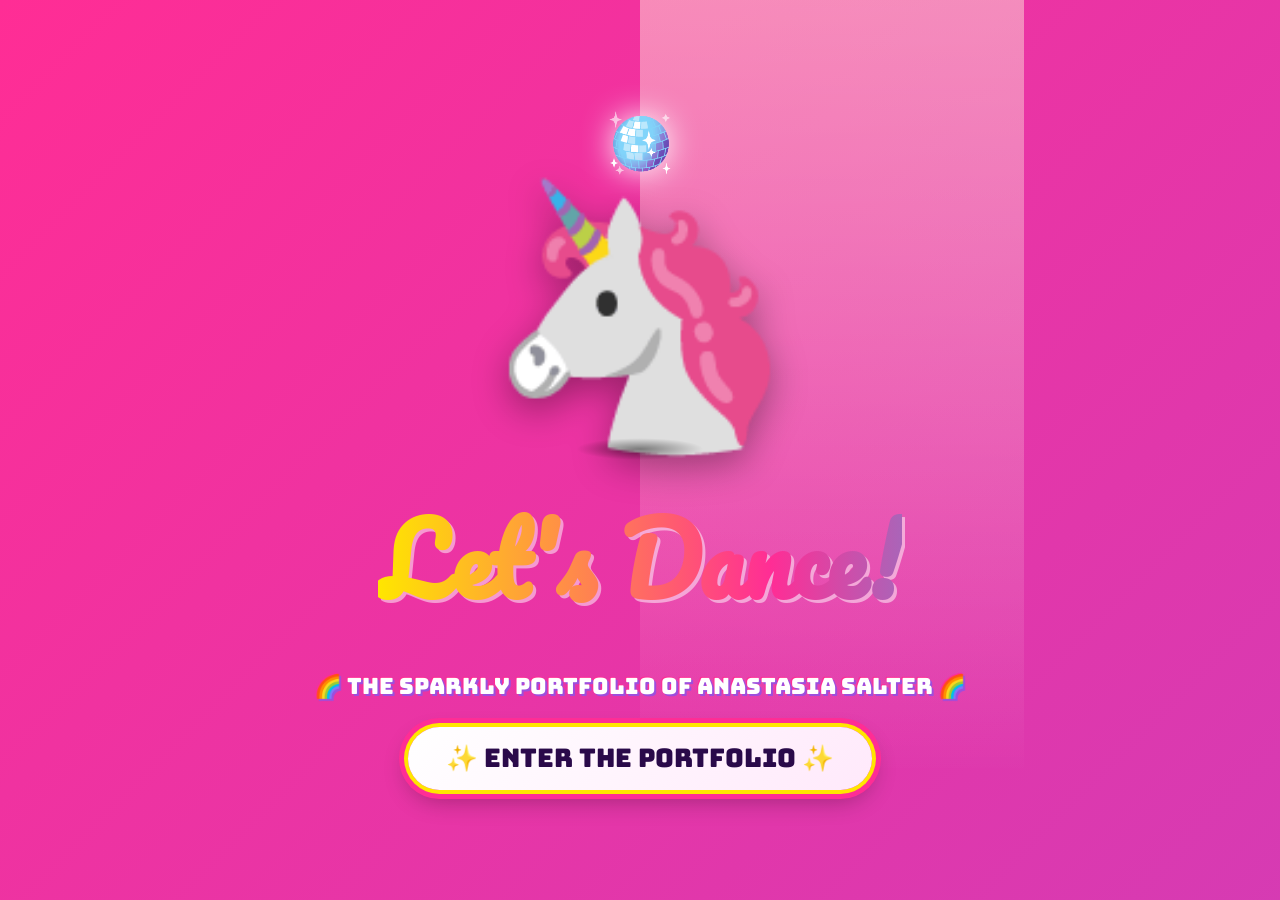
==== commit 0ea97492: "Add dancing-unicorn disco landing page Introduce a splash landing page as the new entry point, featu" ====
--- a/index.html
+++ b/index.html
@@ -3,198 +3,36 @@
 <head>
 <meta charset="UTF-8" />
 <meta name="viewport" content="width=device-width, initial-scale=1.0" />
-<title>🌈✨ Anastasia Salter — Portfolio ✨🌈</title>
-<meta name="description" content="Anastasia Salter — Professor of English, Director of Graduate Programs, President of the Electronic Literature Organization. Games, electronic literature, digital humanities, and critical making in the age of AI." />
+<title>🦄💃 Welcome! — Anastasia Salter 💃🦄</title>
+<meta name="description" content="Welcome to the sparkly portfolio of Anastasia Salter — featuring a dancing unicorn. Enter the disco!" />
 <link rel="preconnect" href="https://fonts.googleapis.com" />
 <link rel="preconnect" href="https://fonts.gstatic.com" crossorigin />
 <link href="https://fonts.googleapis.com/css2?family=Bungee&family=Comic+Neue:wght@400;700&family=Pacifico&display=swap" rel="stylesheet" />
 <link rel="icon" href="data:image/svg+xml,%3Csvg xmlns='http://www.w3.org/2000/svg' width='32' height='32'%3E%3Ctext y='26' font-size='26'%3E%F0%9F%A6%84%3C/text%3E%3C/svg%3E" />
-<link rel="stylesheet" href="assets/styles.css" />
+<link rel="stylesheet" href="assets/landing.css" />
 </head>
 <body>
 
-<div id="emoji-sky" aria-hidden="true"></div>
+<!-- sweeping disco spotlights -->
+<div class="spotlights" aria-hidden="true"><span></span><span></span><span></span></div>
 
-<!-- ===== Rainbow marquee ===== -->
-<div class="marquee" aria-hidden="true">
-  <span>🦄 GAMES STUDIES 🌈 ELECTRONIC LITERATURE 💖 DIGITAL HUMANITIES 🐬 CRITICAL MAKING 🌟 FEMINIST MEDIA ✨ TWINE 🦋 GENERATIVE AI 🍭 &nbsp; 🦄 GAMES STUDIES 🌈 ELECTRONIC LITERATURE 💖 DIGITAL HUMANITIES 🐬 CRITICAL MAKING 🌟 FEMINIST MEDIA ✨ TWINE 🦋 GENERATIVE AI 🍭 &nbsp;</span>
+<!-- floating music notes -->
+<div class="notes" id="notes" aria-hidden="true"></div>
+
+<!-- disco ball -->
+<div class="disco-ball" aria-hidden="true">🪩</div>
+
+<!-- ⭐ THE DANCING UNICORN ⭐ -->
+<div class="stage">
+  <div class="unicorn" role="img" aria-label="A dancing unicorn">🦄</div>
+  <div class="shadow" aria-hidden="true"></div>
 </div>
 
-<!-- ===== HERO ===== -->
-<header class="hero">
-  <div class="hero-unicorn" aria-hidden="true">🦄</div>
-  <h1>Anastasia Salter</h1>
-  <p class="titles">
-    <b>📚 Professor of English</b> &nbsp;•&nbsp;
-    <b>🎓 Director of Graduate Programs</b> &nbsp;•&nbsp;
-    <b>💜 President, Electronic Literature Organization</b><br />
-    College of Arts and Humanities · University of Central Florida
-  </p>
-  <p class="tagline">✨ Games · E-Lit · Digital Humanities · Critical Making in the Age of AI ✨</p>
-  <div class="scroll-hint" aria-hidden="true">⬇️</div>
-</header>
+<h1 class="title">Let's Dance!</h1>
+<p class="subtitle">🌈 The Sparkly Portfolio of Anastasia Salter 🌈</p>
 
-<!-- ===== STATS ===== -->
-<section class="stats" aria-label="By the numbers">
-  <div class="stat"><div class="num" data-count="10">0</div><div class="label">📚 Books</div></div>
-  <div class="stat"><div class="num" data-count="30" data-suffix="+">0</div><div class="label">📝 Articles</div></div>
-  <div class="stat"><div class="num" data-count="40" data-suffix="+">0</div><div class="label">🎤 Talks & Keynotes</div></div>
-  <div class="stat"><div class="num" data-count="20" data-suffix="+">0</div><div class="label">🏆 Awards</div></div>
-  <div class="stat"><div class="num" data-count="20" data-suffix="+">0</div><div class="label">🎓 PhDs Chaired</div></div>
-</section>
+<a class="enter-btn" href="portfolio.html">✨ Enter the Portfolio ✨</a>
 
-<!-- ===== ABOUT ===== -->
-<section class="content reveal" id="about">
-  <h2 class="section-title"><span class="ico">🌟</span> About</h2>
-  <p>
-    Anastasia Salter is Professor of English and Director of Graduate Programs in the College of
-    Arts and Humanities at the University of Central Florida, and <strong>President of the
-    Electronic Literature Organization</strong>. Her work spans game studies, electronic literature,
-    digital humanities, feminist media studies, critical making, and the cultural stakes of
-    generative AI. She is the author or co-author of ten books and the creator of award-nominated
-    works of electronic literature.
-  </p>
-
-  <h3 class="sub">🎓 Earned Degrees</h3>
-  <ul class="sparkle-list">
-    <li><strong>D.C.D.</strong>, Doctor of Communications Design, University of Baltimore, 2010</li>
-    <li><strong>M.F.A.</strong>, Children's Literature, Hollins University, 2011</li>
-    <li><strong>M.A.</strong>, Communication, Culture, and Technology, Georgetown University, 2007</li>
-    <li><strong>B.A.</strong>, Digital Narrative Studies, University of Maryland, College Park, 2005</li>
-  </ul>
-
-  <h3 class="sub">🏛️ Academic Appointments</h3>
-  <ul class="sparkle-list">
-    <li><strong>Professor</strong>, English, UCF, 2023–present</li>
-    <li><strong>Core Faculty</strong>, Texts and Technology PhD, 2014–present</li>
-    <li><strong>Benedict Distinguished Visiting Professor</strong> in Digital Arts and Humanities, Carleton College, Winter 2025</li>
-    <li>Associate Professor, English / Games & Interactive Media, UCF, 2018–2023</li>
-    <li>Assistant Professor, Digital Media, UCF, 2014–2018</li>
-    <li>Assistant Professor, University of Baltimore, 2010–2014</li>
-  </ul>
-</section>
-
-<!-- ===== BOOKS ===== -->
-<section class="content reveal" id="books">
-  <h2 class="section-title"><span class="ico">📚</span> Books</h2>
-  <div class="cards two">
-    <div class="card"><div class="yr">2025</div><div class="ttl">Undertale: Can a Game Give Hope?</div><div class="meta">University of Chicago Press</div></div>
-    <div class="card"><div class="yr">2025</div><div class="ttl">Critical Making in the Age of AI <span class="badge">OPEN ACCESS</span></div><div class="meta">with Emily Johnson · Amherst College Press</div></div>
-    <div class="card"><div class="yr">2022</div><div class="ttl">Playful Pedagogy in the Pandemic</div><div class="meta">with Emily Johnson · Routledge</div></div>
-    <div class="card"><div class="yr">2021</div><div class="ttl">Twining: Critical & Creative Approaches to Hypertext Narratives <span class="badge">OPEN ACCESS</span></div><div class="meta">with Stuart Moulthrop · Amherst College Press</div></div>
-    <div class="card"><div class="yr">2020</div><div class="ttl">A Portrait of the Auteur as Fanboy</div><div class="meta">with Mel Stanfill · Univ. Press of Mississippi</div></div>
-    <div class="card"><div class="yr">2020</div><div class="ttl">Adventure Games: Playing the Outsider</div><div class="meta">with Aaron A. Reed & John Murray · Bloomsbury</div></div>
-    <div class="card"><div class="yr">2017</div><div class="ttl">Toxic Geek Masculinity in Media</div><div class="meta">with Bridget Blodgett · Springer</div></div>
-    <div class="card"><div class="yr">2017</div><div class="ttl">Jane Jensen: Gabriel Knight, Adventure Games, Hidden Objects</div><div class="meta">Bloomsbury</div></div>
-    <div class="card"><div class="yr">2014</div><div class="ttl">What is Your Quest? From Adventure Games to Interactive Books</div><div class="meta">University of Iowa Press</div></div>
-    <div class="card"><div class="yr">2014</div><div class="ttl">Flash: Building the Interactive Web</div><div class="meta">with John Murray · MIT Press</div></div>
-  </div>
-
-  <h3 class="sub">📖 Edited Collections & Book Series</h3>
-  <ul class="sparkle-list">
-    <li><em>Re-imagining the Humanities</em> (ed. with Barry Mauer). Parlor Press, 2023.</li>
-    <li><em>The Electronic Literature Collection: Volume Three.</em> Electronic Literature Organization, 2016.</li>
-    <li><strong>Series Editor</strong>, <em>Electronic Communities of Making</em>, Amherst College Press, 2023–present.</li>
-    <li><strong>Series Editor</strong>, <em>Comics and Graphic Narratives</em>, Parlor Press, 2023–present.</li>
-  </ul>
-</section>
-
-<!-- ===== ARTICLES ===== -->
-<section class="content reveal" id="articles">
-  <h2 class="section-title"><span class="ico">📝</span> Selected Articles</h2>
-  <div class="cards">
-    <div class="card"><div class="yr">2025</div><div class="ttl">Split Fiction: Gaming, Authorship, and Corporate Extraction in the Age of AI</div><div class="meta">with John Murray · <em>Humanities</em> 15.1</div></div>
-    <div class="card"><div class="yr">2024</div><div class="ttl">Mending the 'Magic' Circle: Crafting Feminist Pedagogy in Game Design</div><div class="meta">with Anne Sullivan · <em>MAI: Feminism & Visual Culture</em></div></div>
-    <div class="card"><div class="yr">2023</div><div class="ttl">Knitting the In_visible: Data-Driven Craftivism as Feminist Resistance</div><div class="meta">with Abigail Moreshead · <em>Journal of Gender Studies</em></div></div>
-    <div class="card"><div class="yr">2022</div><div class="ttl">Embracing Discord? Gaming Platforms as Classrooms</div><div class="meta">with Emily K. Johnson · <em>Computers and Composition</em> 65</div></div>
-    <div class="card"><div class="yr">2020</div><div class="ttl">Plundered Hearts: Infocom, Romance, and the History of Feminist Game Design</div><div class="meta"><em>Feminist Media Histories</em> 6.1</div></div>
-    <div class="card"><div class="yr">2020</div><div class="ttl">DeepFakes: Uncovering Hardcore Open Source on GitHub</div><div class="meta">with Rachel Winter · <em>Porn Studies</em> 7.4</div></div>
-    <div class="card"><div class="yr">2017</div><div class="ttl">Code Before Content? Brogrammer Culture in Games and E-Lit</div><div class="meta"><em>Hyperrhiz</em> 17</div></div>
-    <div class="card"><div class="yr">2012</div><div class="ttl">Hypermasculinity & Dickwolves: Women in the New Gaming Public</div><div class="meta">with Bridget Blodgett · <em>JOBEM</em> 56.3</div></div>
-  </div>
-</section>
-
-<!-- ===== E-LIT ===== -->
-<section class="content reveal" id="elit">
-  <h2 class="section-title"><span class="ico">💫</span> Electronic Literature</h2>
-  <p>Creative works of electronic literature exhibited and published internationally — generative poetics, feminist craftivism, and playable texts.</p>
-  <div class="cards two">
-    <div class="card"><div class="yr">2023</div><div class="ttl">Spinning Yarns</div><div class="meta">with Anne Sullivan · ELO Resistance Exhibition, Coimbra</div></div>
-    <div class="card"><div class="yr">2022</div><div class="ttl">Masked Making</div><div class="meta">with Lai-Tze Fan & Anne Sullivan · ELC Vol. 4</div></div>
-    <div class="card"><div class="yr">2022</div><div class="ttl">Post-Anthropocene Poetics (De)Fused</div><div class="meta">with Anne Sullivan · ELO 2022, Como</div></div>
-    <div class="card"><div class="yr">2020</div><div class="ttl">Re:traced Threads</div><div class="meta">Generating Feminist Textile Art with Tracery · <em>EBR</em></div></div>
-    <div class="card"><div class="yr">2019</div><div class="ttl">Being Mii</div><div class="meta"><em>Hyperrhiz</em> 21</div></div>
-    <div class="card"><div class="yr">2017</div><div class="ttl">Eliza and Andromeda</div><div class="meta">with Deena Larsen · ELO, Porto</div></div>
-  </div>
-  <p style="text-align:center;margin-top:1.4rem;">🌐 Explore the works at <a href="https://anastasiasalter.net" target="_blank" rel="noopener">anastasiasalter.net</a> 🌐</p>
-</section>
-
-<!-- ===== TALKS ===== -->
-<section class="content reveal" id="talks">
-  <h2 class="section-title"><span class="ico">🎤</span> Talks & Keynotes</h2>
-  <ul class="sparkle-list">
-    <li><strong>The Author Function: Humanity (and Humanities) in the Age of AI.</strong> Linda Hall Library, 2026.</li>
-    <li><strong>Teaching Critical AI Literacy: Reports from the Field.</strong> University of Wisconsin-Milwaukee, 2025.</li>
-    <li><strong>Regenerating the Games Classroom.</strong> <span class="badge">KEYNOTE</span> University of Kentucky, 2024.</li>
-    <li><strong>In Search of 'No-Code': Reimagining IDN Authoring Tools in the Age of AI.</strong> <span class="badge">KEYNOTE</span> ICIDS, Kobe, Japan, 2023.</li>
-    <li><strong>#NostalgiaGate? Comics as Battleground in Transmedia Networked Publics.</strong> <span class="badge">KEYNOTE</span> UF Comics Conference, 2018.</li>
-    <li><strong>Critical Making through Play.</strong> <span class="badge">KEYNOTE</span> EURECA Conference, American University in Cairo, 2015.</li>
-  </ul>
-</section>
-
-<!-- ===== AWARDS + FUNDING ===== -->
-<section class="content reveal" id="awards">
-  <h2 class="section-title"><span class="ico">🏆</span> Awards & Funding</h2>
-  <h3 class="sub">🌟 Honors</h3>
-  <ul class="sparkle-list">
-    <li><strong>2026</strong> — Finalist, ACLS Open Access Book Prize, for <em>Twining</em></li>
-    <li><strong>2025</strong> — Honorable Mention, Ángel David Nieves Book Award, for <em>Critical Making in the Age of AI</em></li>
-    <li><strong>2023</strong> — Best Paper Award, Foundations of Digital Games</li>
-    <li><strong>2022</strong> — Runner Up, N. Katherine Hayles Award for Criticism of Electronic Literature</li>
-    <li><strong>2019</strong> — Best Paper Award, Foundations of Digital Games</li>
-    <li><strong>2017</strong> — UCF Luminary Award</li>
-  </ul>
-  <h3 class="sub">💰 External Funding</h3>
-  <ul class="sparkle-list">
-    <li><strong>$147,675</strong> — PI, NEH, "Building a Digital Humanities Generative AI Learning Community" (2026)</li>
-    <li><strong>$129,102</strong> — PI, NEH, "Understanding Digital Culture" (2019–20)</li>
-    <li><strong>$50,000</strong> — PI, Disney Foundation gift (2021–22)</li>
-  </ul>
-</section>
-
-<!-- ===== TEACHING + LEADERSHIP ===== -->
-<section class="content reveal" id="leadership">
-  <h2 class="section-title"><span class="ico">🐬</span> Teaching & Leadership</h2>
-  <h3 class="sub">🎓 Teaching & Mentorship</h3>
-  <p>Courses in interactive digital narrative, creative coding & generative AI, game design, electronic literature, critical making, and digital humanities across UCF, Carleton College, the University of Baltimore, and the Corcoran College of Art + Design.</p>
-  <ul class="sparkle-list">
-    <li><strong>20+</strong> PhD dissertations chaired or co-chaired (Texts & Technology)</li>
-    <li>Mentored multiple <strong>Outstanding Dissertation Award</strong> winners</li>
-    <li>Postdoctoral mentor (Abigail Moreshead, Daniel Cox)</li>
-  </ul>
-  <h3 class="sub">🌐 Leadership in the Profession</h3>
-  <ul class="sparkle-list">
-    <li><strong>President</strong>, Electronic Literature Organization, 2025–present (VP 2022–25; Treasurer 2018–22)</li>
-    <li><strong>Inventio Section Editor</strong>, <em>Kairos</em>, 2025–present</li>
-    <li><strong>Program Co-Chair</strong>, Foundations of Digital Games 2026</li>
-    <li>MLA Committee on Information Technology, 2025–present</li>
-    <li>Steering Committee, HASTAC, 2018–2022</li>
-  </ul>
-</section>
-
-<!-- ===== FOOTER ===== -->
-<footer>
-  <div class="big">🦄🌈 Let's make something sparkly 🌈🦄</div>
-  <div>
-    <a class="contact-pill" href="mailto:anastasia.salter@gmail.com">📧 Email</a>
-    <a class="contact-pill" href="https://anastasiasalter.net" target="_blank" rel="noopener">🌐 Website</a>
-  </div>
-  <p style="margin-top:1.6rem;">✨ <em>"What is your quest?"</em> ✨</p>
-  <p style="opacity:0.85;font-size:0.85rem;">Built with too much animation 💖 · Best experienced with sound of dial-up nostalgia</p>
-</footer>
-
-<button id="toTop" title="Back to top" aria-label="Back to top">🚀</button>
-
-<script src="assets/script.js"></script>
+<script src="assets/landing.js"></script>
 </body>
 </html>
--- a/assets/landing.css
+++ b/assets/landing.css
@@ -0,0 +1,197 @@
+/* ============================================================
+   🦄💃 LANDING PAGE — THE DANCING UNICORN DISCO 💃🦄
+   ============================================================ */
+
+* { box-sizing: border-box; }
+html { scroll-behavior: smooth; }
+
+body {
+  margin: 0;
+  min-height: 100vh;
+  display: flex;
+  flex-direction: column;
+  align-items: center;
+  justify-content: center;
+  text-align: center;
+  overflow: hidden;
+  font-family: 'Comic Neue', 'Comic Sans MS', cursive;
+  color: #fff;
+  background: linear-gradient(135deg, #ff2d95, #9d4edd, #00d4ff, #00ffd5, #ffe600, #ff8a00);
+  background-size: 1200% 1200%;
+  animation: discoBg 12s ease infinite;
+  cursor: url("data:image/svg+xml,%3Csvg xmlns='http://www.w3.org/2000/svg' width='32' height='32' viewBox='0 0 32 32'%3E%3Ctext y='26' font-size='26'%3E%E2%9C%A8%3C/text%3E%3C/svg%3E") 8 8, auto;
+}
+@keyframes discoBg {
+  0%   { background-position: 0% 50%; }
+  50%  { background-position: 100% 50%; }
+  100% { background-position: 0% 50%; }
+}
+
+/* ---- disco spotlights sweeping across ---- */
+.spotlights {
+  position: fixed; inset: 0; pointer-events: none; z-index: 0; overflow: hidden;
+  mix-blend-mode: screen;
+}
+.spotlights span {
+  position: absolute; top: -40%; left: 50%;
+  width: 30vw; height: 180vh;
+  background: linear-gradient(to bottom, rgba(255,255,255,0.35), transparent 70%);
+  transform-origin: top center;
+  animation: sweep 6s ease-in-out infinite;
+}
+.spotlights span:nth-child(1) { animation-delay: 0s;   background: linear-gradient(to bottom, rgba(255,45,149,0.4), transparent 70%); }
+.spotlights span:nth-child(2) { animation-delay: -2s;  background: linear-gradient(to bottom, rgba(0,212,255,0.4), transparent 70%); }
+.spotlights span:nth-child(3) { animation-delay: -4s;  background: linear-gradient(to bottom, rgba(255,230,0,0.4), transparent 70%); }
+@keyframes sweep {
+  0%, 100% { transform: rotate(-35deg); }
+  50%      { transform: rotate(35deg); }
+}
+
+/* ---- disco ball ---- */
+.disco-ball {
+  position: relative; z-index: 2;
+  font-size: 3.5rem;
+  animation: spin 4s linear infinite, swing 3s ease-in-out infinite;
+  filter: drop-shadow(0 0 16px #fff);
+}
+@keyframes spin  { to { transform: rotate(360deg); } }
+@keyframes swing {
+  0%, 100% { margin-left: -30px; }
+  50%      { margin-left: 30px; }
+}
+
+/* ============================================================
+   THE DANCING UNICORN 🦄
+   built from layered emoji so every body part can boogie
+   ============================================================ */
+.stage {
+  position: relative; z-index: 3;
+  margin: 1rem 0 0.5rem;
+  perspective: 800px;
+}
+
+.unicorn {
+  font-size: clamp(7rem, 26vw, 16rem);
+  display: inline-block;
+  line-height: 1;
+  filter: drop-shadow(0 12px 18px rgba(0,0,0,0.35));
+  /* full dance routine: bob, sway, tilt, spin-kick */
+  animation: dance 1.1s ease-in-out infinite, hueParty 5s linear infinite;
+  transform-origin: bottom center;
+}
+@keyframes dance {
+  0%   { transform: translateY(0)     rotate(-10deg) scaleX(1); }
+  15%  { transform: translateY(-28px) rotate(-12deg) scaleX(1); }
+  30%  { transform: translateY(0)     rotate(8deg)   scaleX(-1); }
+  45%  { transform: translateY(-22px) rotate(12deg)  scaleX(-1); }
+  60%  { transform: translateY(0)     rotate(-6deg)  scaleX(1); }
+  75%  { transform: translateY(-30px) rotate(0deg)   scaleX(1) scale(1.08); }
+  90%  { transform: translateY(0)     rotate(6deg)   scaleX(-1); }
+  100% { transform: translateY(0)     rotate(-10deg) scaleX(1); }
+}
+@keyframes hueParty {
+  from { filter: drop-shadow(0 12px 18px rgba(0,0,0,0.35)) hue-rotate(0deg); }
+  to   { filter: drop-shadow(0 12px 18px rgba(0,0,0,0.35)) hue-rotate(360deg); }
+}
+
+/* bouncing shadow under the dancer */
+.shadow {
+  width: 40%;
+  height: 22px;
+  margin: -10px auto 0;
+  background: radial-gradient(ellipse at center, rgba(0,0,0,0.45), transparent 70%);
+  border-radius: 50%;
+  animation: shadowPulse 1.1s ease-in-out infinite;
+  position: relative; z-index: 2;
+}
+@keyframes shadowPulse {
+  0%, 30%, 60%, 100% { transform: scale(1);   opacity: 0.5; }
+  15%, 45%, 75%      { transform: scale(0.6); opacity: 0.25; }
+}
+
+/* ---- floating music notes around the unicorn ---- */
+.notes { position: fixed; inset: 0; pointer-events: none; z-index: 1; overflow: hidden; }
+.notes span {
+  position: absolute; bottom: -8vh;
+  font-size: 2rem;
+  animation: noteUp linear infinite;
+  filter: drop-shadow(0 0 6px #fff);
+}
+@keyframes noteUp {
+  0%   { transform: translateY(0) rotate(0deg); opacity: 0; }
+  10%  { opacity: 1; }
+  90%  { opacity: 1; }
+  100% { transform: translateY(-110vh) rotate(360deg); opacity: 0; }
+}
+
+/* ============================================================
+   TITLE + ENTER BUTTON
+   ============================================================ */
+.title {
+  position: relative; z-index: 3;
+  font-family: 'Pacifico', cursive;
+  font-size: clamp(2.4rem, 9vw, 6rem);
+  margin: 0.4rem 0;
+  background: linear-gradient(90deg, #ffe600, #ff2d95, #00d4ff, #7fff3a, #ffe600);
+  background-size: 300% auto;
+  -webkit-background-clip: text; background-clip: text;
+  -webkit-text-fill-color: transparent;
+  animation: textRainbow 5s linear infinite, wobble 3s ease-in-out infinite;
+  filter: drop-shadow(3px 3px 0 rgba(255,255,255,0.5));
+}
+@keyframes textRainbow { to { background-position: 300% center; } }
+@keyframes wobble {
+  0%, 100% { transform: rotate(-2deg) scale(1); }
+  50%      { transform: rotate(2deg) scale(1.03); }
+}
+
+.subtitle {
+  position: relative; z-index: 3;
+  font-family: 'Bungee', cursive;
+  font-size: clamp(0.9rem, 2.6vw, 1.4rem);
+  text-shadow: 2px 2px 0 #9d4edd, -1px -1px 0 #ff2d95;
+  margin-bottom: 1.6rem;
+}
+
+.enter-btn {
+  position: relative; z-index: 3;
+  display: inline-block;
+  font-family: 'Bungee', cursive;
+  font-size: clamp(1rem, 3vw, 1.6rem);
+  color: #2a0a4a;
+  text-decoration: none;
+  padding: 0.9rem 2.4rem;
+  border-radius: 999px;
+  background: linear-gradient(135deg, #fff, #ffe9fb);
+  box-shadow: 0 0 0 4px #ffe600, 0 0 0 9px #ff2d95, 0 10px 24px rgba(0,0,0,0.3);
+  animation: btnGlow 2.4s ease-in-out infinite, btnBounce 1.6s ease-in-out infinite;
+  transition: transform 0.2s;
+}
+.enter-btn:hover { transform: scale(1.15) rotate(-2deg); }
+@keyframes btnGlow {
+  0%, 100% { box-shadow: 0 0 0 4px #ffe600, 0 0 0 9px #ff2d95, 0 10px 24px rgba(0,0,0,0.3); }
+  50%      { box-shadow: 0 0 0 4px #00ffd5, 0 0 0 9px #9d4edd, 0 10px 30px rgba(0,0,0,0.4); }
+}
+@keyframes btnBounce {
+  0%, 100% { transform: translateY(0); }
+  50%      { transform: translateY(-8px); }
+}
+
+/* ---- sparkle cursor trail (shared behavior) ---- */
+.spark {
+  position: fixed; pointer-events: none; z-index: 9999; font-size: 1rem;
+  animation: sparkFade 0.9s ease-out forwards;
+}
+@keyframes sparkFade {
+  0%   { transform: scale(0.4) rotate(0deg); opacity: 1; }
+  100% { transform: scale(1.6) translateY(-30px) rotate(180deg); opacity: 0; }
+}
+
+@media (prefers-reduced-motion: reduce) {
+  *, *::before, *::after {
+    animation-duration: 0.001s !important;
+    animation-iteration-count: 1 !important;
+    transition-duration: 0.001s !important;
+  }
+  .unicorn { transform: none !important; }
+}
